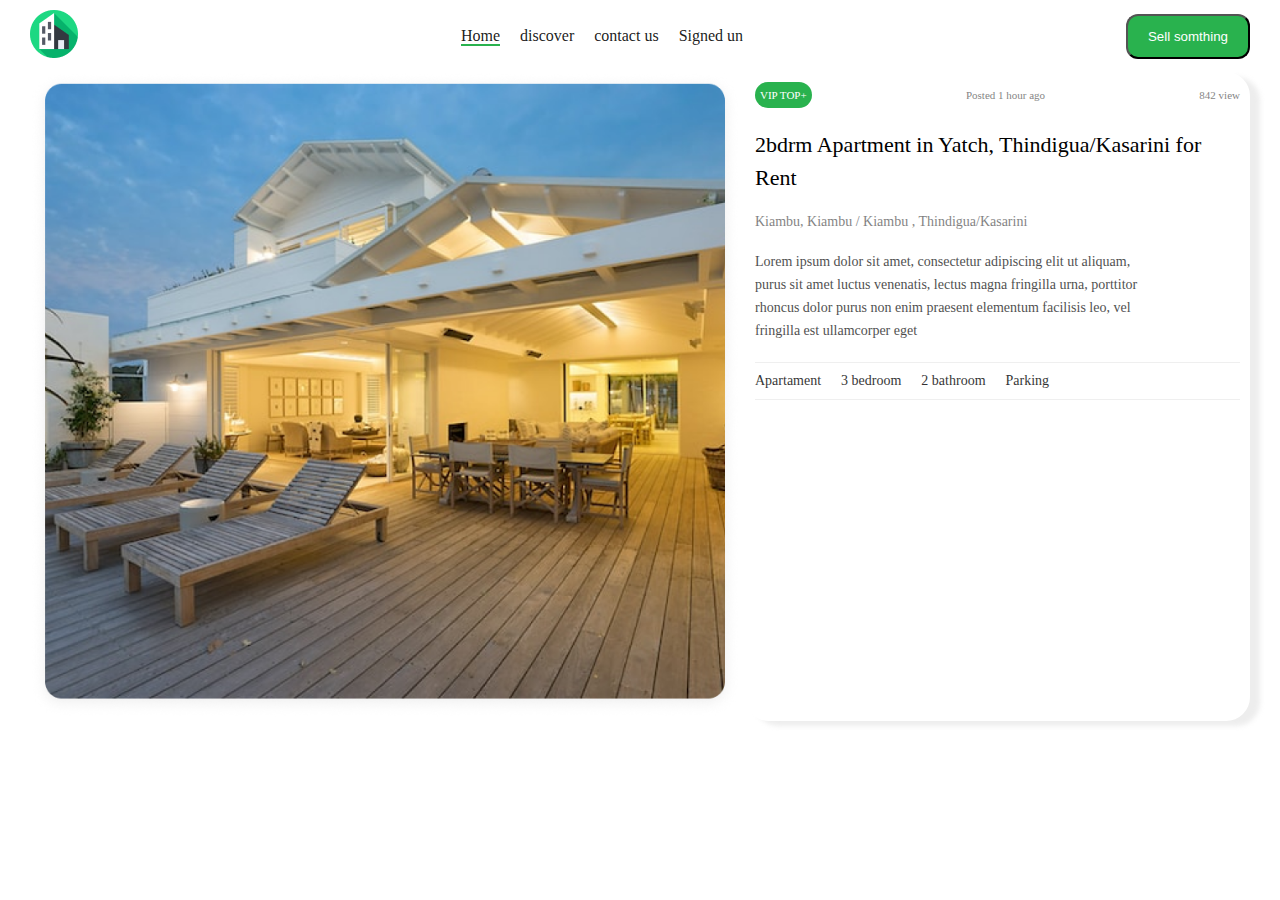
==== about.html @ 6e1f508d "add another html and css with header" ====
<!DOCTYPE html>
<html lang="en">
<head>
    <meta charset="UTF-8">
    <meta name="viewport" content="width=device-width, initial-scale=1.0">
    <link rel="stylesheet" href="assest/css/style-2.css">
    <title>APARTMENTS</title>
</head>
<body>
    <header>
        <div class="container">
            <div class="header-flex">
                <a href="#">
                    <img src="assest/img/apartment (1) 1.png" alt="LOGO">
                </a>
                <nav>
                    <ul class="navbar-ul">
                        <li><a href="#" class="bottom1">Home</a></li>
                        <li><a href="#">discover</a></li>
                        <li><a href="#">contact us</a></li>
                        <li><a href="#">Signed un</a></li>
                    </ul>
                </nav>
                <button class="button1">Sell somthing</button>
            </div>
        </div>
    </header>
    <section class="section1">
        <div class="container">
            <div class="section-flex">
                <div class="photo">
                    <img src="assest/img/2.png" alt="HOME">
                </div>
                <div class="aside">
                    <div class="top">
                        <p>VIP TOP+</p>
                        <p>Posted 1 hour ago</p>
                        <p>842 view</p>
                    </div>
                    <div class="title">2bdrm Apartment in Yatch, Thindigua/Kasarini for Rent</div>
                    <p class="color-ch">Kiambu, Kiambu / Kiambu , Thindigua/Kasarini</p>
                    <div class="text">Lorem ipsum dolor sit amet, consectetur adipiscing elit ut aliquam, purus sit amet luctus venenatis, lectus magna fringilla urna, porttitor rhoncus dolor purus non enim praesent elementum facilisis leo, vel fringilla est ullamcorper eget</div>
                    <div class="aside-flex">
                        <p>Apartament</p>
                        <p>3 bedroom</p>
                        <p>2 bathroom</p>
                        <p>Parking</p>
                    </div>

                </div>

            </div>
        </div>
    </section>
    
</body>
</html>
---- assest/css/style-2.css ----
*{
    margin: 0;
    padding: 0;
    box-sizing: border-box;
}
.img{
    width: 100%;
}
.container{
    max-width: 1920px;
    width: 100%;
    margin: 10px auto;
    padding: 0 30px;
}
.header-flex{
    display: flex;
    align-items: center;
    justify-content: space-between;
}
.navbar-ul{
    display: flex;
    gap: 20px;
    list-style-type: none;
}
.navbar-ul a{
    text-decoration: none;
    color: #000000E5;
    transition-property: all;
    transition-duration: 1s;
    transition-delay: 0.5;
}
.button1{
    background-color:#29B24E;
    padding: 13px 20px;
    border-radius: 12px;
    color: white;
}
.bottom1{
    border-bottom: 2px solid #29B24E;
}
.section-flex{
    display: flex;
    gap: 5px;
}
.photo img{
    width: 710px;
}
.aside{
    width: 786px;
    display: flex;
    flex-direction: column;
    gap: 20px;
    box-shadow: 10px 5px 5px #C2C2C24D;
    border-radius: 24px;
    padding: 10px 10px;
    background-color: #ffffff;
}
.top{
    display: flex;
    justify-content: space-between;
    align-items: center;
}
.title{
    font-size: 22px;
    color: #000000;
    line-height: 33px;
}
.color-ch{
    opacity: 0.5;
    font-size: 14px;
}
.text{
    opacity: 0.7;
    font-size: 14px;
    color: #000000;
    line-height: 23px;
    width: 80%;
}
 .top p:nth-child(1){
    background-color:#29B24E ;
    color: white;
    border-radius: 15px;
    padding: 7px 5px;
    font-size: 11px;
}
.top p:nth-child(2){
    font-size: 11px;
    opacity: 0.5;
}
.top p:nth-child(3){
    opacity: 0.5;
    font-size: 11px;
}
.aside-flex{
    display: flex;
    gap: 20px;
    font-size: 14px;
    color: #000000;
    opacity: 80%;
    border-bottom: 1px solid #ECECEC;
    border-top: 1px solid #ECECEC;
    padding: 10px 0;
}
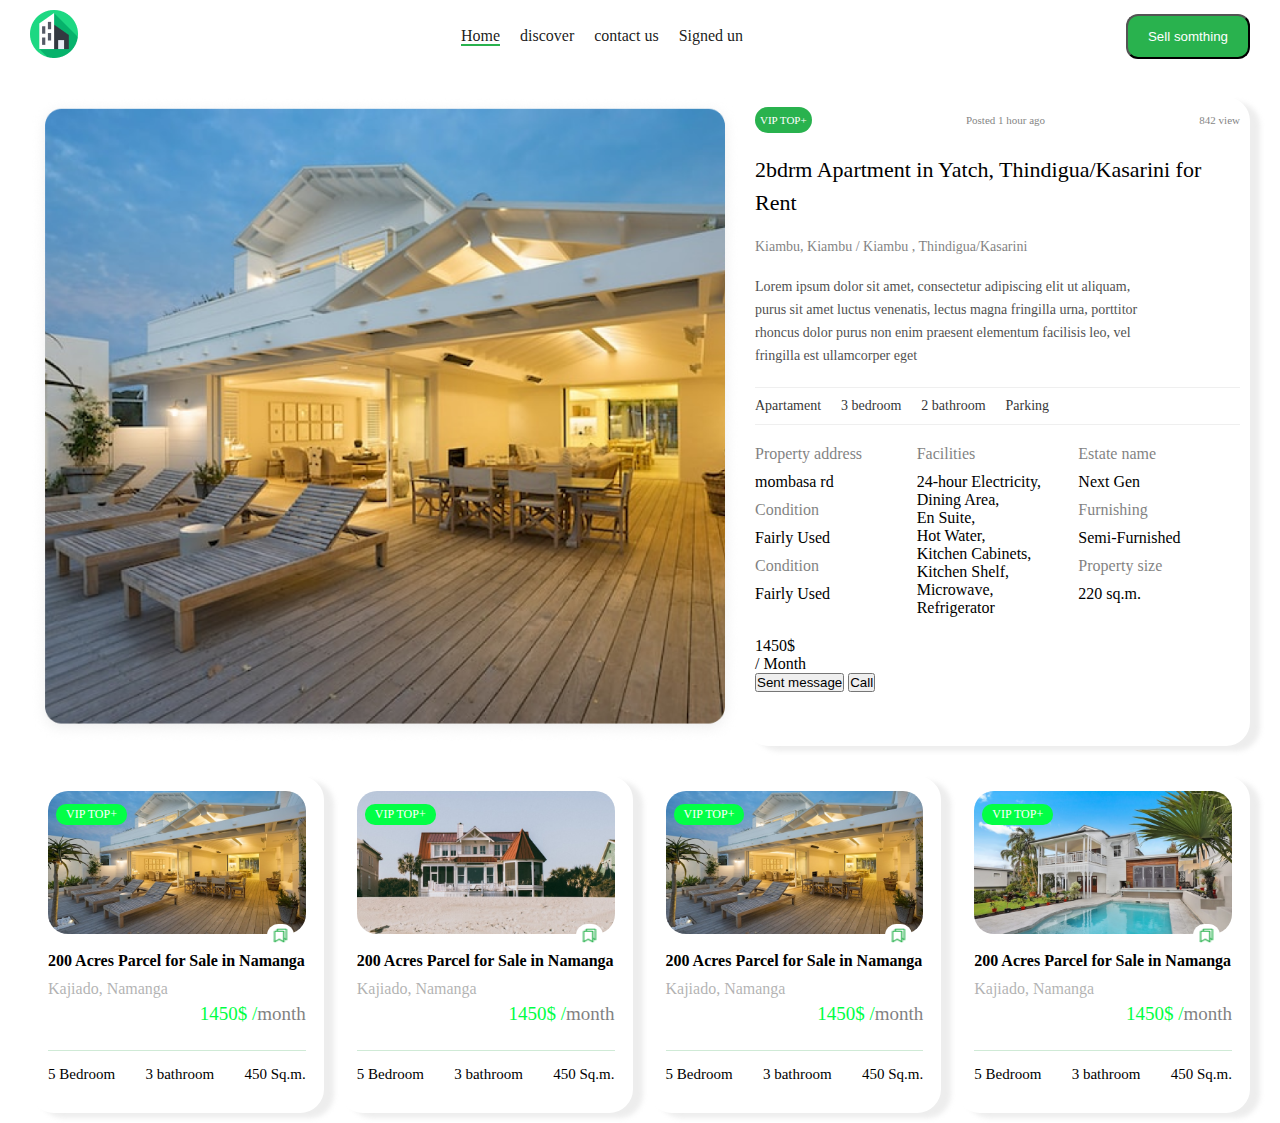
==== commit 08bf8ac5: "add section and some changes" ====
--- a/about.html
+++ b/about.html
@@ -10,7 +10,7 @@
     <header>
         <div class="container">
             <div class="header-flex">
-                <a href="#">
+                <a href="index.html">
                     <img src="assest/img/apartment (1) 1.png" alt="LOGO">
                 </a>
                 <nav>
@@ -32,7 +32,7 @@
                     <img src="assest/img/2.png" alt="HOME">
                 </div>
                 <div class="aside">
-                    <div class="top">
+                    <div class="top-page2">
                         <p>VIP TOP+</p>
                         <p>Posted 1 hour ago</p>
                         <p>842 view</p>
@@ -46,9 +46,107 @@
                         <p>2 bathroom</p>
                         <p>Parking</p>
                     </div>
-
+                    <div class="aside-inside">
+                        <div class="item">
+                            <div class="itemp">
+                                <p class="top1">Property address</p>
+                                <p class="top2">mombasa rd</p>
+                            </div>
+                            <div class="itemp">
+                                <p class="top1">Condition</p>
+                                <p class="top2">Fairly Used</p>
+                            </div>
+                            <div class="itemp">
+                                <p class="top1">Condition</p>
+                                <p>Fairly Used</p>
+                            </div>
+                        </div>
+                        <div class="item">
+                            <p class="top1">Facilities</p>
+                            <p>24-hour Electricity,</p> <p> Dining Area,</p><p> En Suite,</p><p> Hot Water,</p><p> Kitchen Cabinets,</p><p> Kitchen Shelf,</p><p> Microwave,</p> <p>Refrigerator</p>
+                        </div>
+                        <div class="item">
+                            <div class="itemp">
+                                <p class="top1">Estate name</p>
+                                <p class="top2">Next Gen</p>
+                            </div>
+                            <div class="itemp">
+                                <p class="top1">Furnishing</p>
+                                <p class="top2">Semi-Furnished</p>
+                            </div>
+                            <div class="itemp">
+                                <p class="top1">Property size</p>
+                                <p >220 sq.m.</p>
+                            </div>
+                        </div>
+                    </div>
+                    <div class="price-button2">
+                        <div class="price-month">
+                            <p class="price">1450$</p>
+                            <p class="month">/ Month</p>
+                        </div>
+                        <div class="buttons">
+                        <button type="submit" class="about-button3">Sent message</button>
+                        <button type="submit" class="about-button4">Call</button>
+                        </div>
+                    </div>
                 </div>
-
+            </div>
+        </div>
+    </section>
+    <section class="section2 container">
+        <div class="photo-flex">
+            <div class="card">
+                <img src="assest/img/Rectangle 431.png" alt="Photo">
+                <img src="assest/img/Frame.png" class="small" alt="Photo">
+                <p class="top">VIP TOP+</p>
+                <h2>200 Acres Parcel for Sale in Namanga</h2>
+                <p class="change-color"> Kajiado, Namanga</p>
+                <div class="end">1450$ / <span >month</span></div>
+                <div class="bottom-end">
+                    <P>5 Bedroom</P>
+                    <p>3 bathroom</p>
+                    <p>450 Sq.m.</p>
+                </div>
+            </div>
+            <div class="card">
+                <img src="assest/img/Rectangle 425.png" alt="Photo">
+                <img src="assest/img/Frame.png" class="small" alt="Photo">
+                <p class="top">VIP TOP+</p>
+                <h2>200 Acres Parcel for Sale in Namanga</h2>
+                <p class="change-color">Kajiado, Namanga</p>
+                <div class="end">1450$ / <span >month</span></div>
+                <div class="bottom-end">
+                    <P>5 Bedroom</P>
+                    <p>3 bathroom</p>
+                    <p>450 Sq.m.</p>
+                </div>
+            </div>
+            <div class="card">
+                <img src="assest/img/Rectangle 431.png" alt="Photo">
+                <img src="assest/img/Frame.png" class="small" alt="Photo">
+                <p class="top">VIP TOP+</p>
+                <h2>200 Acres Parcel for Sale in Namanga</h2>
+                <p class="change-color">Kajiado, Namanga</p>
+                <div class="end">1450$ / <span >month</span></div>
+                <div class="bottom-end">
+                    <P>5 Bedroom</P>
+                    <p>3 bathroom</p>
+                    <p>450 Sq.m.</p>
+                </div>
+            </div>
+            <div class="card">
+                <img src="assest/img/Rectangle 541.png" alt="Photo">
+                <img src="assest/img/Frame.png" class="small" alt="Photo">
+                <p class="top">VIP TOP+</p>
+                <h2>200 Acres Parcel for Sale in Namanga</h2>
+                <p class="change-color">Kajiado, Namanga</p>
+                <div class="end">1450$ / <span >month</span></div>
+                <div class="bottom-end">
+                    <P>5 Bedroom</P>
+                    <p>3 bathroom</p>
+                    <p>450 Sq.m.</p>
+                </div>
             </div>
         </div>
     </section>
--- a/assest/css/style-2.css
+++ b/assest/css/style-2.css
@@ -41,6 +41,7 @@
 .section-flex{
     display: flex;
     gap: 5px;
+    margin-top: 15px;
 }
 .photo img{
     width: 710px;
@@ -55,7 +56,7 @@
     padding: 10px 10px;
     background-color: #ffffff;
 }
-.top{
+.top-page2{
     display: flex;
     justify-content: space-between;
     align-items: center;
@@ -76,18 +77,18 @@
     line-height: 23px;
     width: 80%;
 }
- .top p:nth-child(1){
+ .top-page2 p:nth-child(1){
     background-color:#29B24E ;
     color: white;
     border-radius: 15px;
     padding: 7px 5px;
     font-size: 11px;
 }
-.top p:nth-child(2){
+.top-page2 p:nth-child(2){
     font-size: 11px;
     opacity: 0.5;
 }
-.top p:nth-child(3){
+.top-page2 p:nth-child(3){
     opacity: 0.5;
     font-size: 11px;
 }
@@ -101,3 +102,112 @@
     border-top: 1px solid #ECECEC;
     padding: 10px 0;
 }
+.section1{
+    margin-top: 35px;
+}
+.aside-inside{
+    display: flex;
+    justify-content: space-between;
+    color: #000000;
+
+}
+.item{
+    display: inline-block;
+    width: 35%;
+
+}
+.top1{
+    margin-bottom: 10px;
+    opacity: 0.5;
+}
+.top2{
+    margin-bottom: 10px;
+}
+.section2{
+    margin-top: 30px;
+}
+.card img{
+    width: 100%;
+    border-radius: 20px;
+}
+.card{
+    max-width: 400px;
+    width: 100%;
+    min-height: 200px;
+    border: 3px solid white;
+    padding: 12px 15px;
+    display: flex;
+    flex-direction: column;
+    background-color: white;
+    box-shadow: 10px 5px 5px #C2C2C24D;
+    border-radius: 24px;
+    position: relative;
+}
+.card h2{
+    font-size: 16px;
+    color: black;
+    margin: 5px 0;
+}
+.change-color{
+    opacity: 0.3;
+    margin: 5px 0;
+    list-style: none;
+    text-decoration: none;
+}
+.end{
+    display: flex;
+    justify-content: flex-end;
+    color: #00fe44;
+    font-size: 19px;
+}
+.bottom-end{
+    display: flex;
+    margin-top: 25px;
+    justify-content: space-between;
+    font-size: 15px;
+    border-top: 1px solid #CFEAD6;
+    color: black;
+    padding: 15px 0;
+}
+.bottom-end p{
+    transition-property: all;
+    transition-duration: 2s;
+    transition-delay: 0.3s;
+}
+.bottom-end p:hover {
+    border-bottom: 1px solid greenyellow;
+    color: gold;
+}
+.top{
+    position: absolute;
+    top: 25px;
+    left: 23px;
+    background-color: #03ff46;
+    border-radius: 10px;
+    color: #FFFFFF;
+    padding: 3px 10px;
+    font-size: 12px;
+}
+span{
+    color: black;
+    opacity: 0.5;
+}
+.card img:nth-child(2){
+    width: 27px;
+    height: 23px;
+    margin-top: -10px;
+    margin-left: 85%;
+    background-color: white;
+    padding: 3px 3px;
+}
+a{
+    text-decoration: none;
+}
+.navbar-ul li a:hover  {
+    color: rgb(118, 165, 42);
+    font-size: 30px;
+}
+.photo-flex{
+    display: flex;
+    gap: 15px;
+}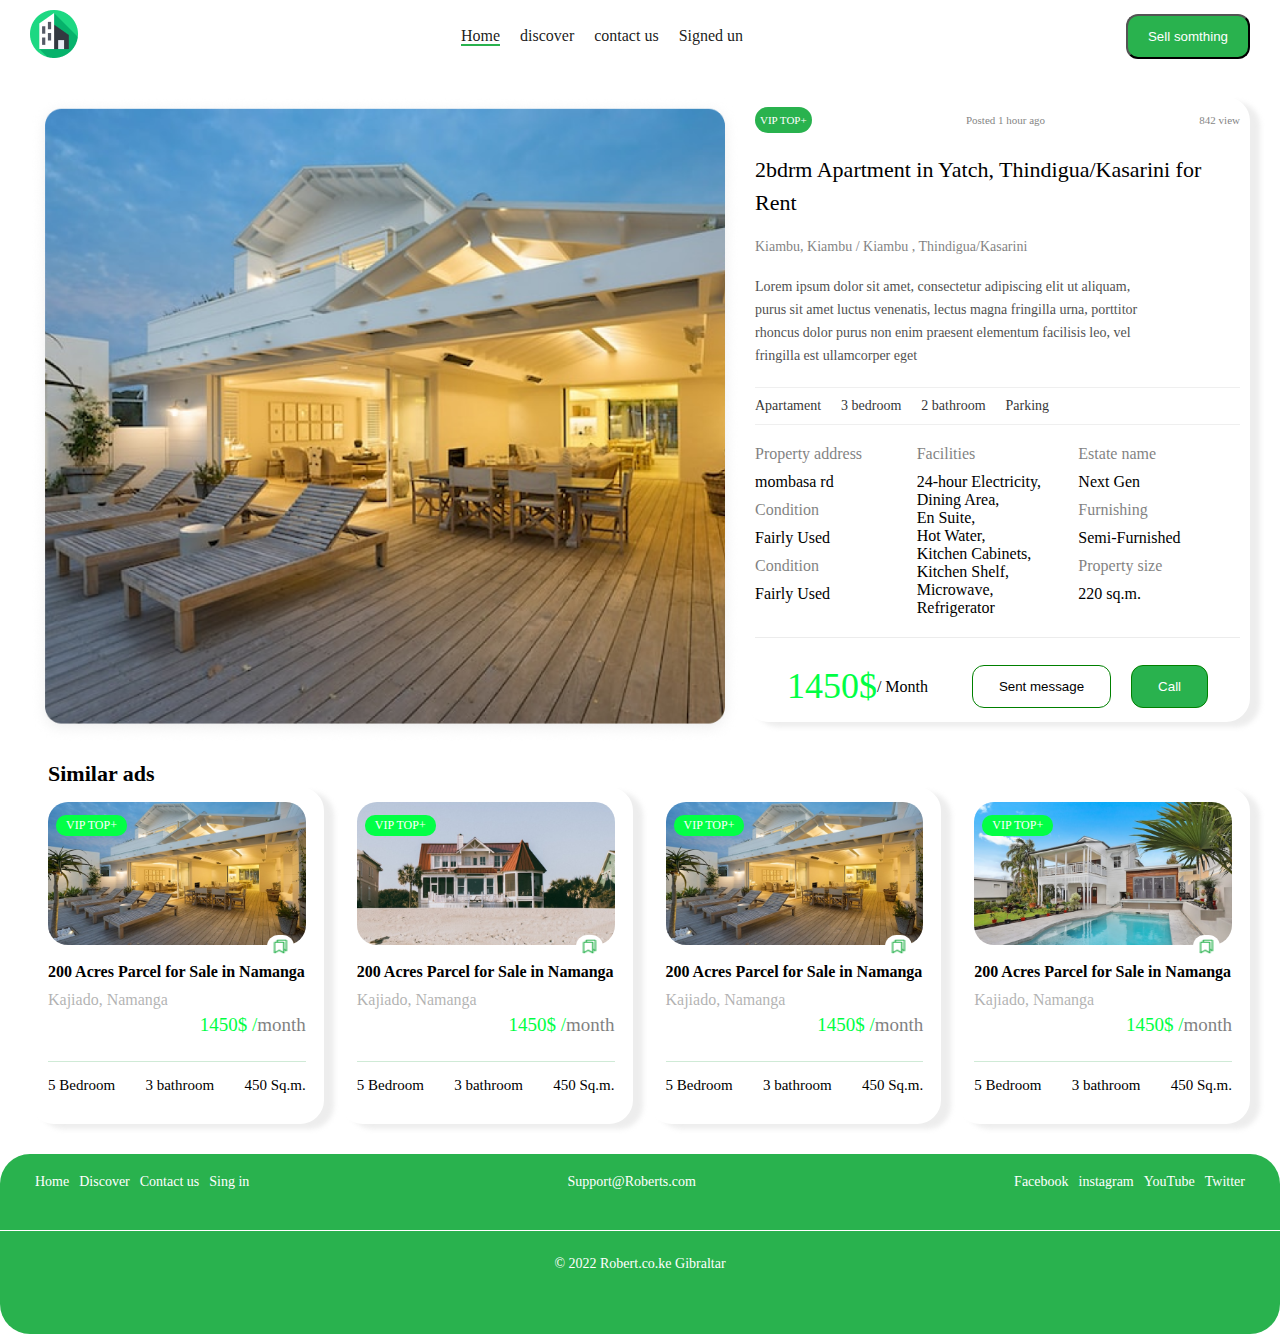
==== commit 6211b508: "add footer in about html" ====
--- a/about.html
+++ b/about.html
@@ -95,6 +95,7 @@
         </div>
     </section>
     <section class="section2 container">
+        <h1 class="title2">Similar ads</h1>
         <div class="photo-flex">
             <div class="card">
                 <img src="assest/img/Rectangle 431.png" alt="Photo">
@@ -150,6 +151,29 @@
             </div>
         </div>
     </section>
+    <footer class="footer1">
+        <div class="footer-flex">
+            <div class="first item3">
+                <a href="#">Home</a>
+                <a href="#">Discover</a>
+                <a href="#">Contact us</a>
+                <a href="#">Sing in</a>
+            </div>
+            <div class="second item3">
+                <a href="#Support@Roberts.com">Support@Roberts.com</a>
+            </div>
+            <div class="third item3">
+                <a href="#">Facebook</a>
+                <a href="#">instagram</a>
+                <a href="#">YouTube</a>
+                <a href="#">Twitter</a>
+            </div>
+        </div>
+        <div class="hline"></div>
+        <div class="last">
+            <a href="#">© 2022 Robert.co.ke Gibraltar</a>
+        </div>
+    </footer>
     
 </body>
 </html>--- a/assest/css/style-2.css
+++ b/assest/css/style-2.css
@@ -55,6 +55,7 @@
     border-radius: 24px;
     padding: 10px 10px;
     background-color: #ffffff;
+    max-height: 625px;
 }
 .top-page2{
     display: flex;
@@ -124,11 +125,15 @@
     margin-bottom: 10px;
 }
 .section2{
-    margin-top: 30px;
+    margin-top: 15px;
 }
 .card img{
     width: 100%;
     border-radius: 20px;
+}
+.title2{
+    font-size: 22px;
+    margin-left: 18px;
 }
 .card{
     max-width: 400px;
@@ -210,4 +215,71 @@
 .photo-flex{
     display: flex;
     gap: 15px;
-}+}
+.price-button2{
+    display: flex;
+    justify-content: space-around;
+    border-top: 1px solid #ECECEC;
+    padding: 27px 10px;
+}
+.buttons{
+    display: flex;
+    gap: 20px;
+}
+.price{
+    color: #00fe44;
+    font-size: 36px;
+}
+.month{
+    display: flex;
+    align-items: center;
+}
+.price-month{
+    display: flex;
+}
+.about-button3{
+    border: 1px solid green;
+    background-color: transparent;
+    border-radius: 12px;
+    padding: 13px 26px 13px 26px;
+}
+.about-button4{
+    border: 1px solid green;
+    background-color: #29B24E;
+    border-radius: 12px;
+    color: white;
+    padding: 13px 26px 13px 26px;
+}
+.title2{
+    font-size: 22px;
+    margin-left: 18px;
+}
+.footer1{
+    background-color:#29B24E;
+    min-height: 20vh;
+    margin-top: 30px;
+    border-radius: 30px;
+}
+.footer-flex{
+    display: flex;
+    justify-content: space-between;
+    padding: 20px 35px;
+}
+.item3{
+    display: flex;
+    gap: 10px;
+}
+.item3 a{
+    color: white;
+    font-size: 14px;
+}
+.hline { width:100%; height:1px ; background: #fff;margin-top: 20px;}
+.last{
+    display: flex;
+    justify-content: center;
+    margin-top: 25px;
+}
+.last a{
+    color: white;
+    font-size: 14px;
+}
